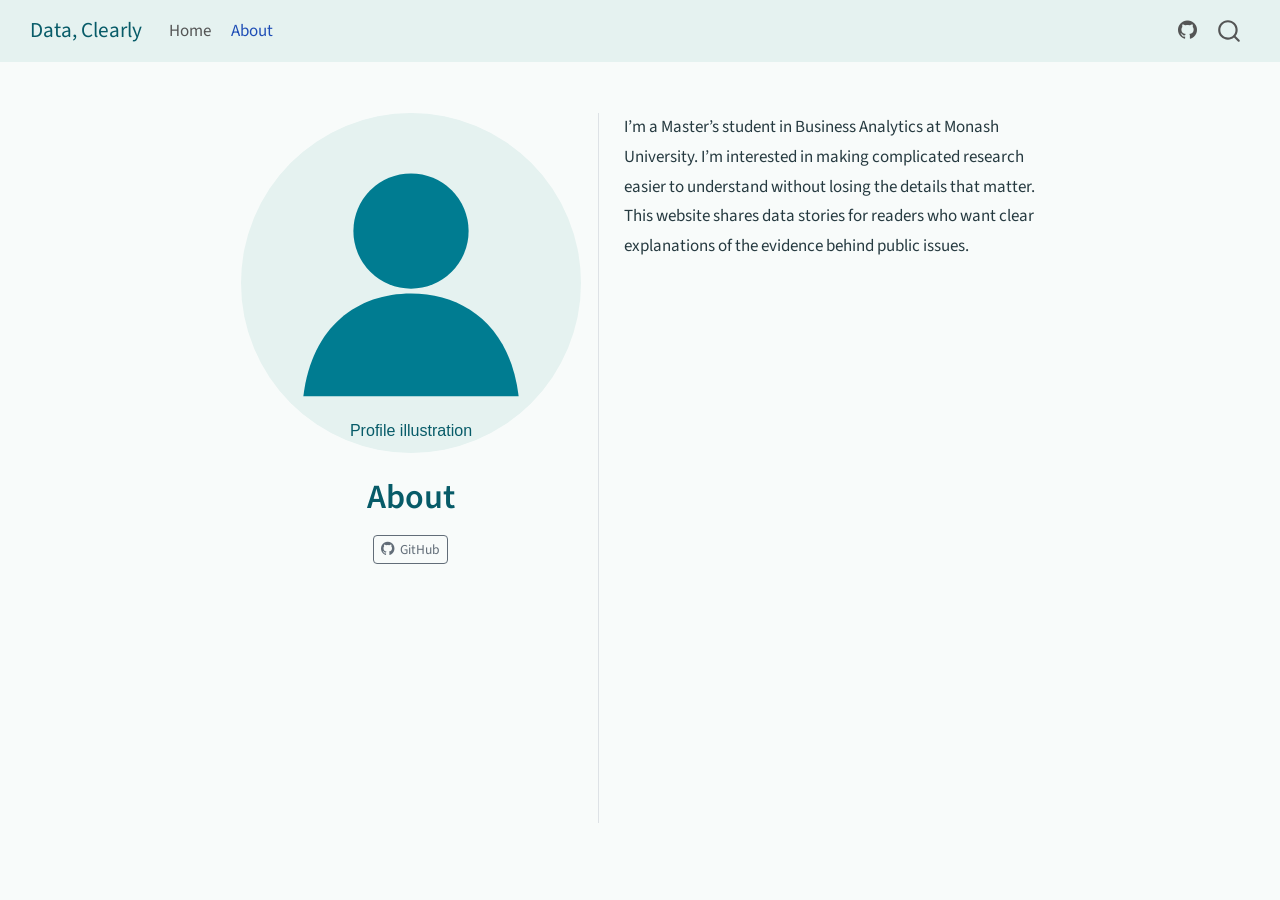
==== docs/about.html @ b7495ec8 "Complete Assignment 3 website and Black Summer blog" ====
<!DOCTYPE html>
<html xmlns="http://www.w3.org/1999/xhtml" lang="en" xml:lang="en"><head>

<meta charset="utf-8">
<meta name="generator" content="quarto-1.10.18">

<meta name="viewport" content="width=device-width, initial-scale=1.0, user-scalable=yes">


<title>About – Data, Clearly</title>
<style>
/* Default styles provided by pandoc.
** See https://pandoc.org/MANUAL.html#variables-for-html for config info.
*/
span.smallcaps{font-variant: small-caps;}
div.columns{display: flex; gap: 1.5em;}
div.column{flex: auto;}
@media screen {
div.columns{gap: min(4vw, 1.5em);}
div.column{overflow-x: auto;}
}
div.hanging-indent{margin-left: 1.5em; text-indent: -1.5em;}
ul.task-list{list-style: none;}
ul.task-list li input[type="checkbox"] {
  width: 0.8em;
  margin: 0 0.8em 0.2em -1em; /* quarto-specific, see https://github.com/quarto-dev/quarto-cli/issues/4556 */ 
  vertical-align: middle;
}
</style>


<script src="site_libs/quarto-nav/quarto-nav.js"></script>
<script src="site_libs/quarto-nav/headroom.min.js"></script>
<script src="site_libs/clipboard/clipboard.min.js"></script>
<script src="site_libs/quarto-search/autocomplete.umd.js"></script>
<script src="site_libs/quarto-search/fuse.min.js"></script>
<script src="site_libs/quarto-search/quarto-search.js"></script>
<meta name="quarto:offset" content="./">
<script src="site_libs/quarto-html/quarto.js" type="module"></script>
<script src="site_libs/quarto-html/tabsets/tabsets.js" type="module"></script>
<script src="site_libs/quarto-html/popper.min.js"></script>
<script src="site_libs/quarto-html/tippy.umd.min.js"></script>
<link href="site_libs/quarto-html/tippy.css" rel="stylesheet">
<link href="site_libs/quarto-html/quarto-syntax-highlighting-64a204ab8560d761af7679ceaba22944.css" rel="stylesheet" id="quarto-text-highlighting-styles">
<script src="site_libs/bootstrap/bootstrap.min.js"></script>
<link href="site_libs/bootstrap/bootstrap-icons.css" rel="stylesheet">
<link href="site_libs/bootstrap/bootstrap-172ba59bd5e0b52282274ba0c0cc16fc.min.css" rel="stylesheet" append-hash="true" id="quarto-bootstrap" data-mode="light">
<script id="quarto-search-options" type="application/json">{
  "location": "navbar",
  "copy-button": false,
  "collapse-after": 3,
  "panel-placement": "end",
  "type": "overlay",
  "limit": 50,
  "keyboard-shortcut": [
    "f",
    "/",
    "s"
  ],
  "show-item-context": false,
  "language": {
    "search-no-results-text": "No results",
    "search-matching-documents-text": "matching documents",
    "search-copy-link-title": "Copy link to search",
    "search-hide-matches-text": "Hide additional matches",
    "search-more-match-text": "more match in this document",
    "search-more-matches-text": "more matches in this document",
    "search-clear-button-title": "Clear",
    "search-text-placeholder": "",
    "search-detached-cancel-button-title": "Cancel",
    "search-submit-button-title": "Submit",
    "search-label": "Search"
  }
}</script>


<link rel="stylesheet" href="styles.css">
</head>

<body class="nav-fixed fullcontent quarto-light">

<div id="quarto-search-results"></div>
  <header id="quarto-header" class="headroom fixed-top">
    <nav class="navbar navbar-expand-lg " data-bs-theme="dark">
      <div class="navbar-container container-fluid">
      <div class="navbar-brand-container mx-auto">
    <a class="navbar-brand" href="./index.html">
    <span class="navbar-title">Data, Clearly</span>
    </a>
  </div>
            <div id="quarto-search" class="" title="Search"></div>
          <button class="navbar-toggler" type="button" data-bs-toggle="collapse" data-bs-target="#navbarCollapse" aria-controls="navbarCollapse" role="menu" aria-expanded="false" aria-label="Toggle navigation" onclick="if (window.quartoToggleHeadroom) { window.quartoToggleHeadroom(); }">
  <span class="navbar-toggler-icon"></span>
</button>
          <div class="collapse navbar-collapse" id="navbarCollapse">
            <ul class="navbar-nav navbar-nav-scroll me-auto">
  <li class="nav-item">
    <a class="nav-link" href="./index.html"> 
<span class="menu-text">Home</span></a>
  </li>  
  <li class="nav-item">
    <a class="nav-link active" href="./about.html" aria-current="page"> 
<span class="menu-text">About</span></a>
  </li>  
</ul>
            <ul class="navbar-nav navbar-nav-scroll ms-auto">
  <li class="nav-item compact">
    <a class="nav-link" href="https://github.com/shakshi07-tech"> <i class="bi bi-github" role="img">
</i> 
<span class="menu-text"></span></a>
  </li>  
</ul>
          </div> <!-- /navcollapse -->
            <div class="quarto-navbar-tools">
</div>
      </div> <!-- /container-fluid -->
    </nav>
</header>
<!-- content -->
<div id="quarto-content" class="quarto-container page-columns page-rows-contents page-layout-article page-navbar">
<!-- sidebar -->
<!-- margin-sidebar -->
    
<!-- main -->
<div class="quarto-about-trestles">
  <div class="about-entity">
    <img src="images/avatar.svg" class="about-image
  rounded " style="width: 20em;">
<header id="title-block-header" class="quarto-title-block default">
<div class="quarto-title">
<h1 class="title">About</h1>
</div>
<div class="quarto-title-meta">
  </div>
</header>
    <div class="about-links">
  <a href="https://github.com/shakshi07-tech" class="about-link" rel="" target="">
    <i class="bi bi-github"></i>
     <span class="about-link-text">GitHub</span>
  </a>
</div>
  </div>
  <div class="about-contents"><main class="content" id="quarto-document-content">
<p>I’m a Master’s student in Business Analytics at Monash University. I’m interested in making complicated research easier to understand without losing the details that matter. This website shares data stories for readers who want clear explanations of the evidence behind public issues.</p>


</main></div>
</div>
 <!-- /main -->
<script id="quarto-html-after-body" type="application/javascript">
  window.document.addEventListener("DOMContentLoaded", function (event) {
    const isCodeAnnotation = (el) => {
      for (const clz of el.classList) {
        if (clz.startsWith('code-annotation-')) {                     
          return true;
        }
      }
      return false;
    }
    const onCopySuccess = function(e) {
      // button target
      const button = e.trigger;
      // don't keep focus
      button.blur();
      // flash "checked"
      button.classList.add('code-copy-button-checked');
      var currentTitle = button.getAttribute("title");
      button.setAttribute("title", "Copied!");
      let tooltip;
      if (window.bootstrap) {
        button.setAttribute("data-bs-toggle", "tooltip");
        button.setAttribute("data-bs-placement", "left");
        button.setAttribute("data-bs-title", "Copied!");
        tooltip = new bootstrap.Tooltip(button, 
          { trigger: "manual", 
            customClass: "code-copy-button-tooltip",
            offset: [0, -8]});
        tooltip.show();    
      }
      setTimeout(function() {
        if (tooltip) {
          tooltip.hide();
          button.removeAttribute("data-bs-title");
          button.removeAttribute("data-bs-toggle");
          button.removeAttribute("data-bs-placement");
        }
        button.setAttribute("title", currentTitle);
        button.classList.remove('code-copy-button-checked');
      }, 1000);
      // clear code selection
      e.clearSelection();
    }
    const getTextToCopy = function(trigger) {
      const outerScaffold = trigger.parentElement.cloneNode(true);
      const codeEl = outerScaffold.querySelector('code');
      for (const childEl of codeEl.children) {
        if (isCodeAnnotation(childEl)) {
          childEl.remove();
        }
      }
      return codeEl.innerText;
    }
    const clipboard = new window.ClipboardJS('.code-copy-button:not([data-in-quarto-modal])', {
      text: getTextToCopy
    });
    clipboard.on('success', onCopySuccess);
    if (window.document.getElementById('quarto-embedded-source-code-modal')) {
      const clipboardModal = new window.ClipboardJS('.code-copy-button[data-in-quarto-modal]', {
        text: getTextToCopy,
        container: window.document.getElementById('quarto-embedded-source-code-modal')
      });
      clipboardModal.on('success', onCopySuccess);
    }
      var localhostRegex = new RegExp(/^(?:http|https):\/\/localhost\:?[0-9]*\//);
      var mailtoRegex = new RegExp(/^mailto:/);
        var filterRegex = new RegExp('/' + window.location.host + '/');
      var isInternal = (href) => {
          return filterRegex.test(href) || localhostRegex.test(href) || mailtoRegex.test(href);
      }
      // Inspect non-navigation links and adorn them if external
     var links = window.document.querySelectorAll('a[href]:not(.nav-link):not(.navbar-brand):not(.toc-action):not(.sidebar-link):not(.sidebar-item-toggle):not(.pagination-link):not(.no-external):not([aria-hidden]):not(.dropdown-item):not(.quarto-navigation-tool):not(.about-link)');
      for (var i=0; i<links.length; i++) {
        const link = links[i];
        if (!isInternal(link.href)) {
          // undo the damage that might have been done by quarto-nav.js in the case of
          // links that we want to consider external
          if (link.dataset.originalHref !== undefined) {
            link.href = link.dataset.originalHref;
          }
            // target, if specified
            link.setAttribute("target", "_blank");
            if (link.getAttribute("rel") === null) {
              link.setAttribute("rel", "noopener");
            }
        }
      }
    function tippyHover(el, contentFn, onTriggerFn, onUntriggerFn) {
      const config = {
        allowHTML: true,
        maxWidth: 500,
        delay: 100,
        arrow: false,
        appendTo: function(el) {
            return el.parentElement;
        },
        interactive: true,
        interactiveBorder: 10,
        theme: 'quarto',
        placement: 'bottom-start',
      };
      if (contentFn) {
        config.content = contentFn;
      }
      if (onTriggerFn) {
        config.onTrigger = onTriggerFn;
      }
      if (onUntriggerFn) {
        config.onUntrigger = onUntriggerFn;
      }
      window.tippy(el, config); 
    }
    const noterefs = window.document.querySelectorAll('a[role="doc-noteref"]');
    for (var i=0; i<noterefs.length; i++) {
      const ref = noterefs[i];
      tippyHover(ref, function() {
        // use id or data attribute instead here
        let href = ref.getAttribute('data-footnote-href') || ref.getAttribute('href');
        try { href = new URL(href).hash; } catch {}
        const id = href.replace(/^#\/?/, "");
        const note = window.document.getElementById(id);
        if (note) {
          return note.innerHTML;
        } else {
          return "";
        }
      });
    }
    const xrefs = window.document.querySelectorAll('a.quarto-xref');
    const processXRef = (id, note) => {
      // Strip column container classes
      const stripColumnClz = (el) => {
        el.classList.remove("page-full", "page-columns");
        if (el.children) {
          for (const child of el.children) {
            stripColumnClz(child);
          }
        }
      }
      stripColumnClz(note)
      if (id === null || id.startsWith('sec-')) {
        // Special case sections, only their first couple elements
        const container = document.createElement("div");
        if (note.children && note.children.length > 2) {
          container.appendChild(note.children[0].cloneNode(true));
          for (let i = 1; i < note.children.length; i++) {
            const child = note.children[i];
            if (child.tagName === "P" && child.innerText === "") {
              continue;
            } else {
              container.appendChild(child.cloneNode(true));
              break;
            }
          }
          if (window.Quarto?.typesetMath) {
            window.Quarto.typesetMath(container);
          }
          return container.innerHTML
        } else {
          if (window.Quarto?.typesetMath) {
            window.Quarto.typesetMath(note);
          }
          return note.innerHTML;
        }
      } else {
        // Remove any anchor links if they are present
        const anchorLink = note.querySelector('a.anchorjs-link');
        if (anchorLink) {
          anchorLink.remove();
        }
        if (window.Quarto?.typesetMath) {
          window.Quarto.typesetMath(note);
        }
        if (note.classList.contains("callout")) {
          return note.outerHTML;
        } else {
          return note.innerHTML;
        }
      }
    }
    for (var i=0; i<xrefs.length; i++) {
      const xref = xrefs[i];
      tippyHover(xref, undefined, function(instance) {
        instance.disable();
        let url = xref.getAttribute('href');
        let hash = undefined; 
        if (url.startsWith('#')) {
          hash = url;
        } else {
          try { hash = new URL(url).hash; } catch {}
        }
        if (hash) {
          const id = hash.replace(/^#\/?/, "");
          const note = window.document.getElementById(id);
          if (note !== null) {
            try {
              const html = processXRef(id, note.cloneNode(true));
              instance.setContent(html);
            } finally {
              instance.enable();
              instance.show();
            }
          } else {
            // See if we can fetch this
            fetch(url.split('#')[0])
            .then(res => res.text())
            .then(html => {
              const parser = new DOMParser();
              const htmlDoc = parser.parseFromString(html, "text/html");
              const note = htmlDoc.getElementById(id);
              if (note !== null) {
                const html = processXRef(id, note);
                instance.setContent(html);
              } 
            }).finally(() => {
              instance.enable();
              instance.show();
            });
          }
        } else {
          // See if we can fetch a full url (with no hash to target)
          // This is a special case and we should probably do some content thinning / targeting
          fetch(url)
          .then(res => res.text())
          .then(html => {
            const parser = new DOMParser();
            const htmlDoc = parser.parseFromString(html, "text/html");
            const note = htmlDoc.querySelector('main.content');
            if (note !== null) {
              // This should only happen for chapter cross references
              // (since there is no id in the URL)
              // remove the first header
              if (note.children.length > 0 && note.children[0].tagName === "HEADER") {
                note.children[0].remove();
              }
              const html = processXRef(null, note);
              instance.setContent(html);
            } 
          }).finally(() => {
            instance.enable();
            instance.show();
          });
        }
      }, function(instance) {
      });
    }
        let selectedAnnoteEl;
        const selectorForAnnotation = ( cell, annotation) => {
          let cellAttr = 'data-code-cell="' + cell + '"';
          let lineAttr = 'data-code-annotation="' +  annotation + '"';
          const selector = 'span[' + cellAttr + '][' + lineAttr + ']';
          return selector;
        }
        const selectCodeLines = (annoteEl) => {
          const doc = window.document;
          const targetCell = annoteEl.getAttribute("data-target-cell");
          const targetAnnotation = annoteEl.getAttribute("data-target-annotation");
          const annoteSpan = window.document.querySelector(selectorForAnnotation(targetCell, targetAnnotation));
          const lines = annoteSpan.getAttribute("data-code-lines").split(",");
          const lineIds = lines.map((line) => {
            return targetCell + "-" + line;
          })
          let top = null;
          let height = null;
          let parent = null;
          if (lineIds.length > 0) {
              //compute the position of the single el (top and bottom and make a div)
              const el = window.document.getElementById(lineIds[0]);
              top = el.offsetTop;
              height = el.offsetHeight;
              parent = el.parentElement.parentElement;
            if (lineIds.length > 1) {
              const lastEl = window.document.getElementById(lineIds[lineIds.length - 1]);
              const bottom = lastEl.offsetTop + lastEl.offsetHeight;
              height = bottom - top;
            }
            if (top !== null && height !== null && parent !== null) {
              // cook up a div (if necessary) and position it 
              let div = window.document.getElementById("code-annotation-line-highlight");
              if (div === null) {
                div = window.document.createElement("div");
                div.setAttribute("id", "code-annotation-line-highlight");
                div.style.position = 'absolute';
                parent.appendChild(div);
              }
              div.style.top = top - 2 + "px";
              div.style.height = height + 4 + "px";
              div.style.left = 0;
              let gutterDiv = window.document.getElementById("code-annotation-line-highlight-gutter");
              if (gutterDiv === null) {
                gutterDiv = window.document.createElement("div");
                gutterDiv.setAttribute("id", "code-annotation-line-highlight-gutter");
                gutterDiv.style.position = 'absolute';
                const codeCell = window.document.getElementById(targetCell);
                const gutter = codeCell.querySelector('.code-annotation-gutter');
                gutter.appendChild(gutterDiv);
              }
              gutterDiv.style.top = top - 2 + "px";
              gutterDiv.style.height = height + 4 + "px";
            }
            selectedAnnoteEl = annoteEl;
          }
        };
        const unselectCodeLines = () => {
          const elementsIds = ["code-annotation-line-highlight", "code-annotation-line-highlight-gutter"];
          elementsIds.forEach((elId) => {
            const div = window.document.getElementById(elId);
            if (div) {
              div.remove();
            }
          });
          selectedAnnoteEl = undefined;
        };
          // Handle positioning of the toggle
      window.addEventListener(
        "resize",
        throttle(() => {
          elRect = undefined;
          if (selectedAnnoteEl) {
            selectCodeLines(selectedAnnoteEl);
          }
        }, 10)
      );
      function throttle(fn, ms) {
      let throttle = false;
      let timer;
        return (...args) => {
          if(!throttle) { // first call gets through
              fn.apply(this, args);
              throttle = true;
          } else { // all the others get throttled
              if(timer) clearTimeout(timer); // cancel #2
              timer = setTimeout(() => {
                fn.apply(this, args);
                timer = throttle = false;
              }, ms);
          }
        };
      }
        // Attach click handler to the DT
        const annoteDls = window.document.querySelectorAll('dt[data-target-cell]');
        for (const annoteDlNode of annoteDls) {
          annoteDlNode.addEventListener('click', (event) => {
            const clickedEl = event.target;
            if (clickedEl !== selectedAnnoteEl) {
              unselectCodeLines();
              const activeEl = window.document.querySelector('dt[data-target-cell].code-annotation-active');
              if (activeEl) {
                activeEl.classList.remove('code-annotation-active');
              }
              selectCodeLines(clickedEl);
              clickedEl.classList.add('code-annotation-active');
            } else {
              // Unselect the line
              unselectCodeLines();
              clickedEl.classList.remove('code-annotation-active');
            }
          });
        }
    const findCites = (el) => {
      const parentEl = el.parentElement;
      if (parentEl) {
        const cites = parentEl.dataset.cites;
        if (cites) {
          return {
            el,
            cites: cites.split(' ')
          };
        } else {
          return findCites(el.parentElement)
        }
      } else {
        return undefined;
      }
    };
    var bibliorefs = window.document.querySelectorAll('a[role="doc-biblioref"]');
    for (var i=0; i<bibliorefs.length; i++) {
      const ref = bibliorefs[i];
      const citeInfo = findCites(ref);
      if (citeInfo) {
        tippyHover(citeInfo.el, function() {
          var popup = window.document.createElement('div');
          citeInfo.cites.forEach(function(cite) {
            var citeDiv = window.document.createElement('div');
            citeDiv.classList.add('hanging-indent');
            citeDiv.classList.add('csl-entry');
            var biblioDiv = window.document.getElementById('ref-' + cite);
            if (biblioDiv) {
              citeDiv.innerHTML = biblioDiv.innerHTML;
            }
            popup.appendChild(citeDiv);
          });
          return popup.innerHTML;
        });
      }
    }
  });
  </script>
</div> <!-- /content -->




</body></html>
---- docs/site_libs/quarto-html/tippy.css ----
.tippy-box[data-animation=fade][data-state=hidden]{opacity:0}[data-tippy-root]{max-width:calc(100vw - 10px)}.tippy-box{position:relative;background-color:#333;color:#fff;border-radius:4px;font-size:14px;line-height:1.4;white-space:normal;outline:0;transition-property:transform,visibility,opacity}.tippy-box[data-placement^=top]>.tippy-arrow{bottom:0}.tippy-box[data-placement^=top]>.tippy-arrow:before{bottom:-7px;left:0;border-width:8px 8px 0;border-top-color:initial;transform-origin:center top}.tippy-box[data-placement^=bottom]>.tippy-arrow{top:0}.tippy-box[data-placement^=bottom]>.tippy-arrow:before{top:-7px;left:0;border-width:0 8px 8px;border-bottom-color:initial;transform-origin:center bottom}.tippy-box[data-placement^=left]>.tippy-arrow{right:0}.tippy-box[data-placement^=left]>.tippy-arrow:before{border-width:8px 0 8px 8px;border-left-color:initial;right:-7px;transform-origin:center left}.tippy-box[data-placement^=right]>.tippy-arrow{left:0}.tippy-box[data-placement^=right]>.tippy-arrow:before{left:-7px;border-width:8px 8px 8px 0;border-right-color:initial;transform-origin:center right}.tippy-box[data-inertia][data-state=visible]{transition-timing-function:cubic-bezier(.54,1.5,.38,1.11)}.tippy-arrow{width:16px;height:16px;color:#333}.tippy-arrow:before{content:"";position:absolute;border-color:transparent;border-style:solid}.tippy-content{position:relative;padding:5px 9px;z-index:1}
---- docs/site_libs/quarto-html/quarto-syntax-highlighting-64a204ab8560d761af7679ceaba22944.css ----
/* quarto syntax highlight colors */
:root {
  --quarto-hl-ot-color: #003B4F;
  --quarto-hl-at-color: #657422;
  --quarto-hl-ss-color: #20794D;
  --quarto-hl-an-color: #5E5E5E;
  --quarto-hl-fu-color: #4758AB;
  --quarto-hl-st-color: #20794D;
  --quarto-hl-cf-color: #003B4F;
  --quarto-hl-op-color: #5E5E5E;
  --quarto-hl-er-color: #AD0000;
  --quarto-hl-bn-color: #AD0000;
  --quarto-hl-al-color: #AD0000;
  --quarto-hl-va-color: #111111;
  --quarto-hl-bu-color: inherit;
  --quarto-hl-ex-color: inherit;
  --quarto-hl-pp-color: #AD0000;
  --quarto-hl-in-color: #5E5E5E;
  --quarto-hl-vs-color: #20794D;
  --quarto-hl-wa-color: #5E5E5E;
  --quarto-hl-do-color: #5E5E5E;
  --quarto-hl-im-color: #00769E;
  --quarto-hl-ch-color: #20794D;
  --quarto-hl-dt-color: #AD0000;
  --quarto-hl-fl-color: #AD0000;
  --quarto-hl-co-color: #5E5E5E;
  --quarto-hl-cv-color: #5E5E5E;
  --quarto-hl-cn-color: #8f5902;
  --quarto-hl-sc-color: #5E5E5E;
  --quarto-hl-dv-color: #AD0000;
  --quarto-hl-kw-color: #003B4F;
}

/* other quarto variables */
:root {
  --quarto-font-monospace: SFMono-Regular, Menlo, Monaco, Consolas, "Liberation Mono", "Courier New", monospace;
}

/* syntax highlight based on Pandoc's rules */
pre > code.sourceCode > span {
  color: #003B4F;
}

code.sourceCode > span {
  color: #003B4F;
}

div.sourceCode,
div.sourceCode pre.sourceCode {
  color: #003B4F;
}

/* Normal */
code span {
  color: #003B4F;
}

/* Alert */
code span.al {
  color: #AD0000;
  font-style: inherit;
}

/* Annotation */
code span.an {
  color: #5E5E5E;
  font-style: inherit;
}

/* Attribute */
code span.at {
  color: #657422;
  font-style: inherit;
}

/* BaseN */
code span.bn {
  color: #AD0000;
  font-style: inherit;
}

/* BuiltIn */
code span.bu {
  font-style: inherit;
}

/* ControlFlow */
code span.cf {
  color: #003B4F;
  font-weight: bold;
  font-style: inherit;
}

/* Char */
code span.ch {
  color: #20794D;
  font-style: inherit;
}

/* Constant */
code span.cn {
  color: #8f5902;
  font-style: inherit;
}

/* Comment */
code span.co {
  color: #5E5E5E;
  font-style: inherit;
}

/* CommentVar */
code span.cv {
  color: #5E5E5E;
  font-style: italic;
}

/* Documentation */
code span.do {
  color: #5E5E5E;
  font-style: italic;
}

/* DataType */
code span.dt {
  color: #AD0000;
  font-style: inherit;
}

/* DecVal */
code span.dv {
  color: #AD0000;
  font-style: inherit;
}

/* Error */
code span.er {
  color: #AD0000;
  font-style: inherit;
}

/* Extension */
code span.ex {
  font-style: inherit;
}

/* Float */
code span.fl {
  color: #AD0000;
  font-style: inherit;
}

/* Function */
code span.fu {
  color: #4758AB;
  font-style: inherit;
}

/* Import */
code span.im {
  color: #00769E;
  font-style: inherit;
}

/* Information */
code span.in {
  color: #5E5E5E;
  font-style: inherit;
}

/* Keyword */
code span.kw {
  color: #003B4F;
  font-weight: bold;
  font-style: inherit;
}

/* Operator */
code span.op {
  color: #5E5E5E;
  font-style: inherit;
}

/* Other */
code span.ot {
  color: #003B4F;
  font-style: inherit;
}

/* Preprocessor */
code span.pp {
  color: #AD0000;
  font-style: inherit;
}

/* SpecialChar */
code span.sc {
  color: #5E5E5E;
  font-style: inherit;
}

/* SpecialString */
code span.ss {
  color: #20794D;
  font-style: inherit;
}

/* String */
code span.st {
  color: #20794D;
  font-style: inherit;
}

/* Variable */
code span.va {
  color: #111111;
  font-style: inherit;
}

/* VerbatimString */
code span.vs {
  color: #20794D;
  font-style: inherit;
}

/* Warning */
code span.wa {
  color: #5E5E5E;
  font-style: italic;
}

.prevent-inlining {
  content: "</";
}

/*# sourceMappingURL=9d8d5bb603a83b8298b89080a598c93b.css.map */
---- docs/styles.css ----
body { background: #f8fbfa; color: #263a40; }
h1,h2,h3,.navbar-title { color: #075b68; }
a { color: #006f80; }
a:hover { color: #b54f34; }
.navbar { background: #e5f2f0; }
.quarto-title-banner { background: #e5f2f0; color: #075b68; }
main { line-height: 1.75; }
.table { font-size: .96rem; }
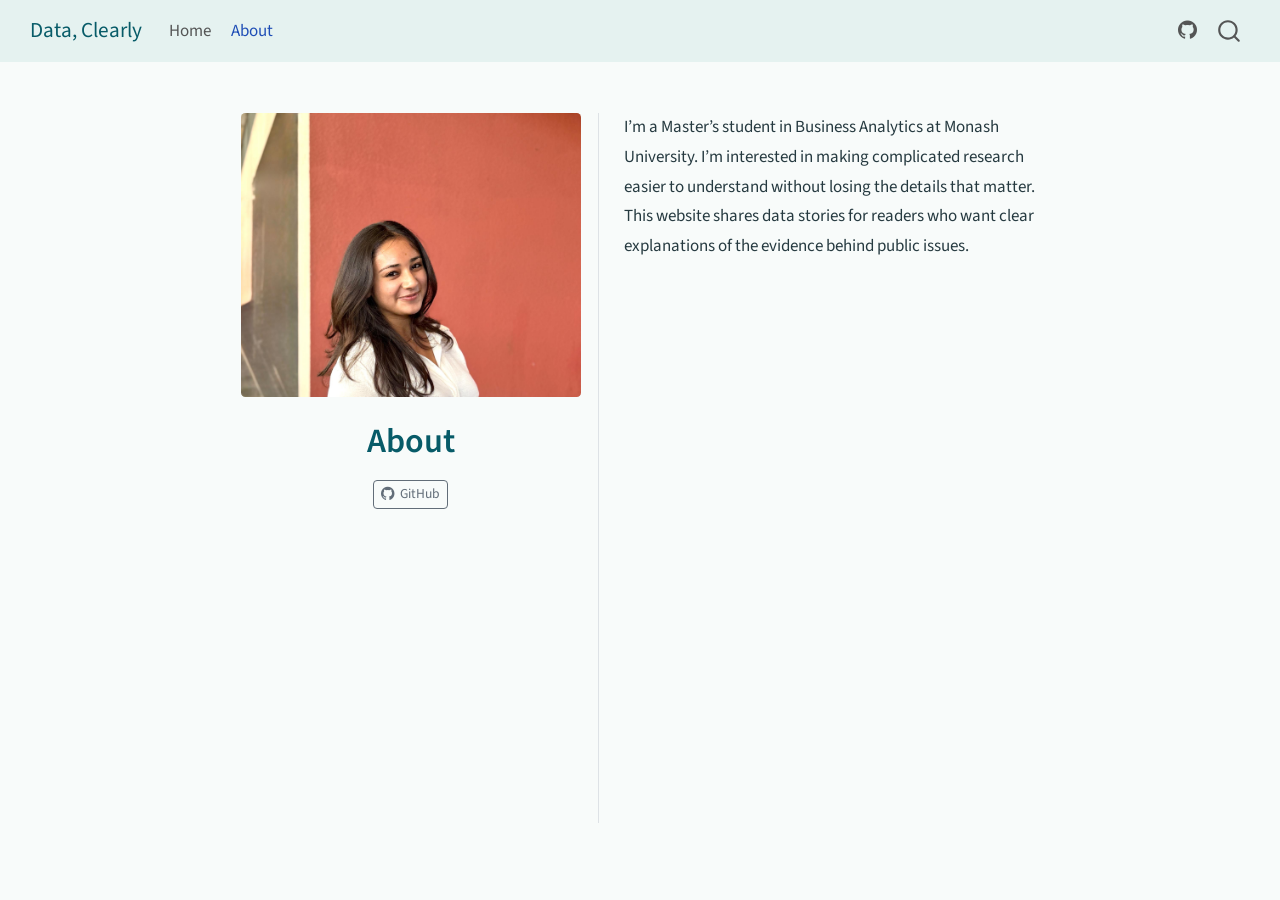
==== commit 9d70754a: "Personalise About page with profile photograph" ====
--- a/docs/about.html
+++ b/docs/about.html
@@ -124,7 +124,7 @@
 <!-- main -->
 <div class="quarto-about-trestles">
   <div class="about-entity">
-    <img src="images/avatar.svg" class="about-image
+    <img src="images/Profile.jpeg" class="about-image
   rounded " style="width: 20em;">
 <header id="title-block-header" class="quarto-title-block default">
 <div class="quarto-title">
